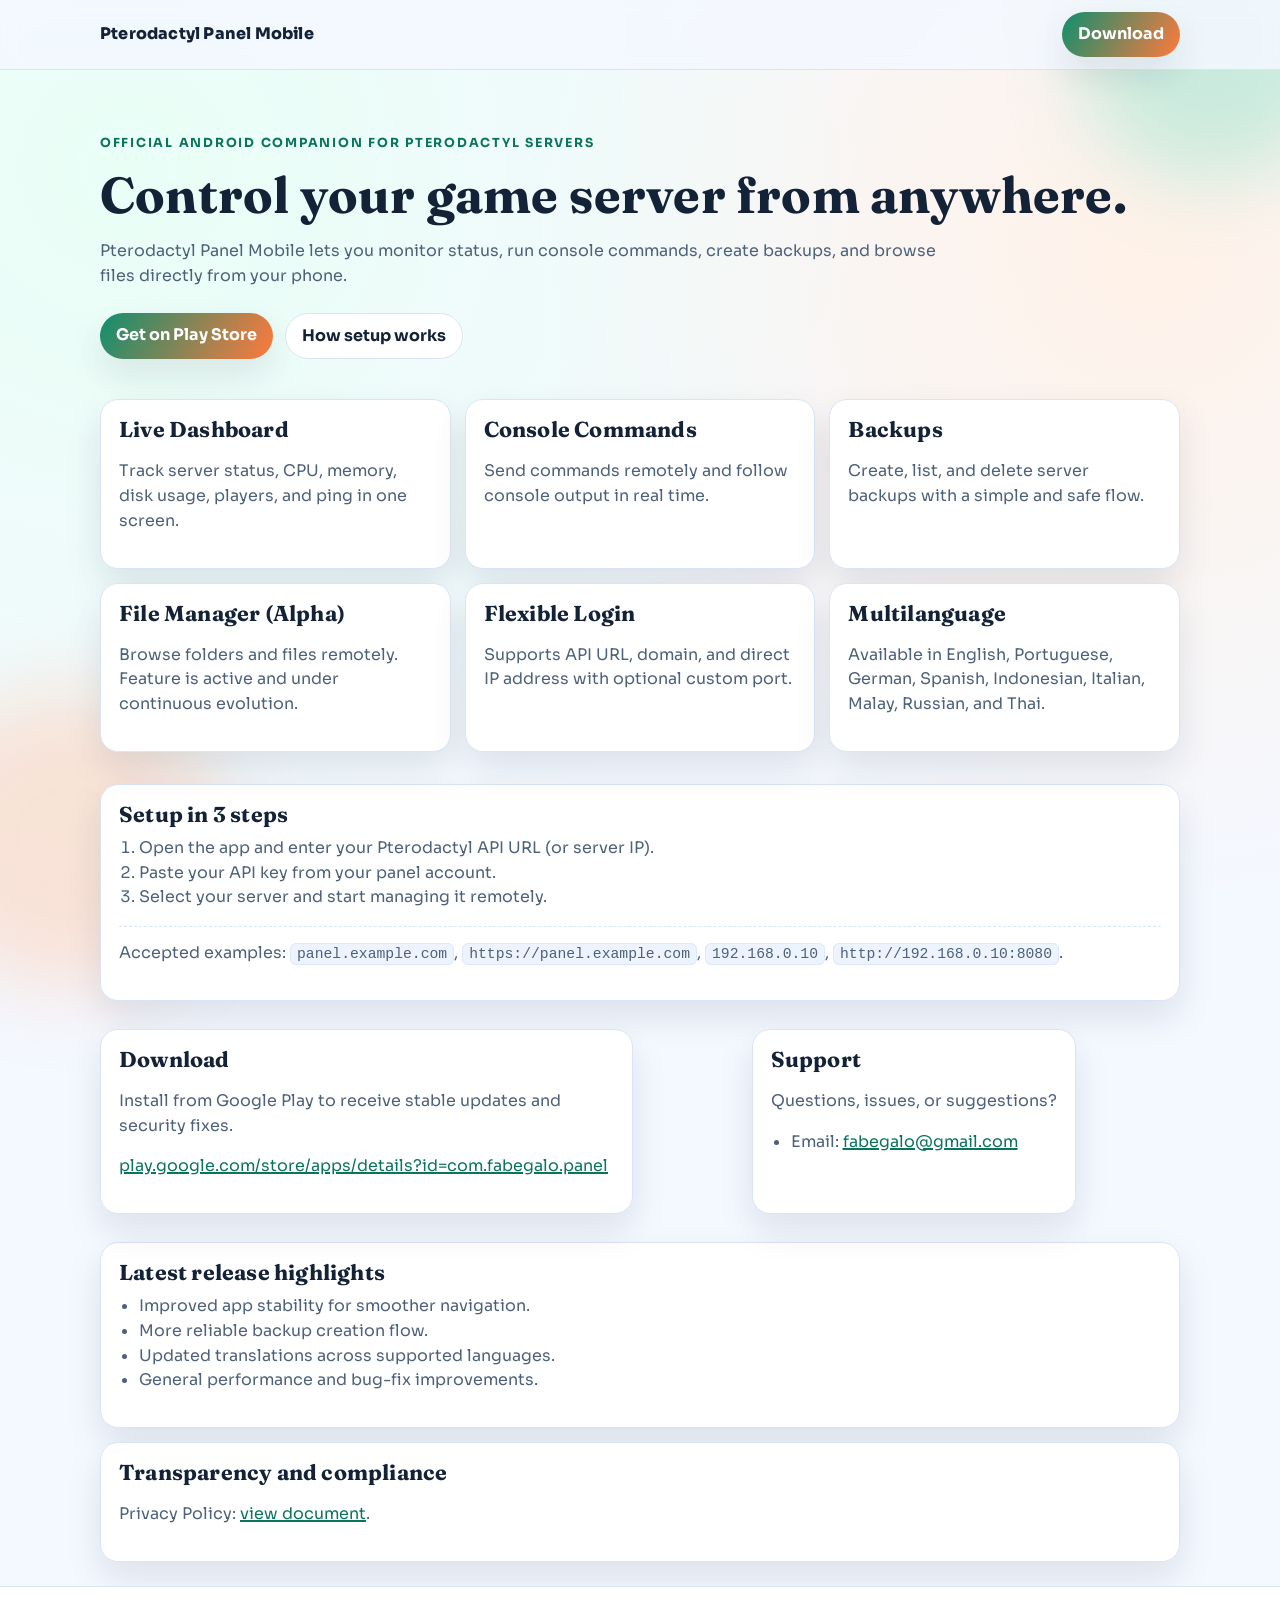
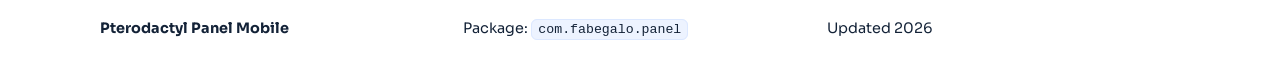
==== index.html @ f5a8abe2 "feat: initial public landing with privacy policy" ====
﻿<!doctype html>
<html lang="en-US">
  <head>
    <meta charset="UTF-8" />
    <meta name="viewport" content="width=device-width, initial-scale=1.0" />
    <meta
      name="description"
      content="Official landing page for Pterodactyl Panel Mobile: monitor servers, send commands, manage backups, and browse files from your phone."
    />
    <title>Pterodactyl Panel Mobile</title>
    <link rel="preconnect" href="https://fonts.googleapis.com" />
    <link rel="preconnect" href="https://fonts.gstatic.com" crossorigin />
    <link
      href="https://fonts.googleapis.com/css2?family=Sora:wght@400;600;700;800&family=Fraunces:opsz,wght@9..144,500;9..144,700&display=swap"
      rel="stylesheet"
    />
    <link rel="stylesheet" href="styles.css" />
  </head>
  <body>
    <div class="bg-shape bg-shape-a" aria-hidden="true"></div>
    <div class="bg-shape bg-shape-b" aria-hidden="true"></div>

    <header class="site-header">
      <div class="wrap">
        <a class="brand" href="#top">Pterodactyl Panel Mobile</a>
        <nav class="actions">
          <a class="btn btn-main" href="#download">Download</a>
        </nav>
      </div>
    </header>

    <main id="top">
      <section class="hero wrap">
        <p class="eyebrow">Official Android companion for Pterodactyl servers</p>
        <h1>Control your game server from anywhere.</h1>
        <p class="lead">
          Pterodactyl Panel Mobile lets you monitor status, run console commands, create backups,
          and browse files directly from your phone.
        </p>
        <div class="hero-cta">
          <a class="btn btn-main" href="#download">Get on Play Store</a>
          <a class="btn btn-soft" href="#setup">How setup works</a>
        </div>
      </section>

      <section class="wrap cards" id="features">
        <article class="card">
          <h2>Live Dashboard</h2>
          <p>Track server status, CPU, memory, disk usage, players, and ping in one screen.</p>
        </article>
        <article class="card">
          <h2>Console Commands</h2>
          <p>Send commands remotely and follow console output in real time.</p>
        </article>
        <article class="card">
          <h2>Backups</h2>
          <p>Create, list, and delete server backups with a simple and safe flow.</p>
        </article>
        <article class="card">
          <h2>File Manager (Alpha)</h2>
          <p>Browse folders and files remotely. Feature is active and under continuous evolution.</p>
        </article>
        <article class="card">
          <h2>Flexible Login</h2>
          <p>Supports API URL, domain, and direct IP address with optional custom port.</p>
        </article>
        <article class="card">
          <h2>Multilanguage</h2>
          <p>Available in English, Portuguese, German, Spanish, Indonesian, Italian, Malay, Russian, and Thai.</p>
        </article>
      </section>

      <section class="wrap panel" id="setup">
        <h2>Setup in 3 steps</h2>
        <ol>
          <li>Open the app and enter your Pterodactyl API URL (or server IP).</li>
          <li>Paste your API key from your panel account.</li>
          <li>Select your server and start managing it remotely.</li>
        </ol>
        <p class="hint">
          Accepted examples: <code>panel.example.com</code>, <code>https://panel.example.com</code>,
          <code>192.168.0.10</code>, <code>http://192.168.0.10:8080</code>.
        </p>
      </section>

      <section class="wrap split" id="download">
        <div class="panel">
          <h2>Download</h2>
          <p>Install from Google Play to receive stable updates and security fixes.</p>
          <p>
            <a class="link" href="https://play.google.com/store/apps/details?id=com.fabegalo.panel" target="_blank" rel="noreferrer">
              play.google.com/store/apps/details?id=com.fabegalo.panel
            </a>
          </p>
        </div>
        <div class="panel">
          <h2>Support</h2>
          <p>Questions, issues, or suggestions?</p>
          <ul>
            <li>Email: <a class="link" href="mailto:fabegalo@gmail.com">fabegalo@gmail.com</a></li>
          </ul>
        </div>
      </section>

      <section class="wrap panel" id="release">
        <h2>Latest release highlights</h2>
        <ul>
          <li>Improved app stability for smoother navigation.</li>
          <li>More reliable backup creation flow.</li>
          <li>Updated translations across supported languages.</li>
          <li>General performance and bug-fix improvements.</li>
        </ul>
      </section>

      <section class="wrap panel" id="legal">
        <h2>Transparency and compliance</h2>
        <p>
          Privacy Policy: <a class="link" href="./privacy-policy.html">view document</a>.
        </p>
      </section>
    </main>

    <footer class="site-footer">
      <div class="wrap footer-grid">
        <p><strong>Pterodactyl Panel Mobile</strong></p>
        <p>Package: <code>com.fabegalo.panel</code></p>
        <p id="year"></p>
      </div>
    </footer>

    <script>
      document.getElementById('year').textContent = 'Updated ' + new Date().getFullYear();
    </script>
  </body>
</html>
---- styles.css ----
﻿:root {
  --ink: #132237;
  --muted: #4e617a;
  --paper: #f4f8ff;
  --card: #ffffff;
  --accent: #0f8f6f;
  --accent-strong: #0a755b;
  --accent-alt: #ff7a3d;
  --line: #d9e4f4;
  --shadow: 0 16px 36px rgba(19, 34, 55, 0.1);
}

* {
  box-sizing: border-box;
}

html,
body {
  margin: 0;
  padding: 0;
}

body {
  font-family: "Sora", "Segoe UI", sans-serif;
  color: var(--ink);
  background: radial-gradient(circle at 10% 10%, #e9fff6 0%, transparent 40%),
    radial-gradient(circle at 90% 15%, #fff2e8 0%, transparent 35%),
    var(--paper);
  line-height: 1.55;
}

.bg-shape {
  position: fixed;
  z-index: -1;
  filter: blur(40px);
  opacity: 0.45;
}

.bg-shape-a {
  top: -80px;
  right: -60px;
  width: 260px;
  height: 260px;
  background: #8de0c9;
  border-radius: 50%;
}

.bg-shape-b {
  bottom: -90px;
  left: -80px;
  width: 300px;
  height: 300px;
  background: #ffc7a8;
  border-radius: 50%;
}

.wrap {
  width: min(1080px, 92vw);
  margin: 0 auto;
}

.site-header {
  position: sticky;
  top: 0;
  z-index: 10;
  backdrop-filter: blur(8px);
  background: rgba(244, 248, 255, 0.86);
  border-bottom: 1px solid var(--line);
}

.site-header .wrap {
  display: flex;
  justify-content: space-between;
  align-items: center;
  padding: 12px 0;
}

.brand {
  text-decoration: none;
  color: var(--ink);
  font-weight: 800;
  letter-spacing: 0.2px;
}

.actions {
  display: flex;
  gap: 10px;
}

.btn {
  text-decoration: none;
  font-weight: 700;
  border-radius: 999px;
  padding: 10px 16px;
  transition: transform 0.18s ease, box-shadow 0.18s ease;
}

.btn:hover {
  transform: translateY(-1px);
}

.btn-main {
  background: linear-gradient(120deg, var(--accent), var(--accent-alt));
  color: #fff;
  box-shadow: var(--shadow);
}

.btn-soft {
  color: var(--ink);
  border: 1px solid var(--line);
  background: #fff;
}

.hero {
  padding: 64px 0 22px;
}

.eyebrow {
  margin: 0;
  color: var(--accent-strong);
  text-transform: uppercase;
  font-size: 0.78rem;
  letter-spacing: 0.14em;
  font-weight: 700;
}

h1,
h2 {
  font-family: "Fraunces", Georgia, serif;
  line-height: 1.15;
  letter-spacing: 0.2px;
}

h1 {
  margin: 14px 0 14px;
  font-size: clamp(2rem, 4vw, 3.15rem);
}

.lead {
  max-width: 70ch;
  color: var(--muted);
  margin: 0;
}

.hero-cta {
  margin-top: 24px;
  display: flex;
  gap: 12px;
  flex-wrap: wrap;
}

.cards {
  display: grid;
  grid-template-columns: repeat(3, minmax(0, 1fr));
  gap: 14px;
  padding: 18px 0;
}

.card,
.panel {
  background: var(--card);
  border: 1px solid var(--line);
  border-radius: 18px;
  padding: 18px;
  box-shadow: var(--shadow);
}

.card h2,
.panel h2 {
  margin-top: 0;
  margin-bottom: 8px;
  font-size: 1.35rem;
}

.card p,
.panel p,
.panel li {
  color: var(--muted);
}

.panel {
  margin: 14px auto;
}

.panel ol,
.panel ul {
  margin-top: 0;
  padding-left: 20px;
}

.hint {
  margin-top: 14px;
  padding-top: 14px;
  border-top: 1px dashed var(--line);
}

code {
  background: #edf3ff;
  border: 1px solid #dce8ff;
  border-radius: 6px;
  padding: 2px 6px;
  font-family: Consolas, "Courier New", monospace;
  font-size: 0.92em;
}

.split {
  display: grid;
  grid-template-columns: repeat(2, minmax(0, 1fr));
  gap: 14px;
}

.link {
  color: var(--accent-strong);
  text-decoration-thickness: 2px;
}

.site-footer {
  margin-top: 24px;
  border-top: 1px solid var(--line);
  background: #fff;
}

.footer-grid {
  padding: 16px 0 26px;
  display: grid;
  grid-template-columns: repeat(3, minmax(0, 1fr));
  gap: 10px;
  font-size: 0.9rem;
}

@media (max-width: 900px) {
  .cards {
    grid-template-columns: repeat(2, minmax(0, 1fr));
  }

  .footer-grid {
    grid-template-columns: 1fr;
  }
}

@media (max-width: 640px) {
  .site-header .wrap {
    flex-direction: column;
    align-items: flex-start;
    gap: 10px;
  }

  .cards,
  .split {
    grid-template-columns: 1fr;
  }

  .hero {
    padding-top: 36px;
  }
}
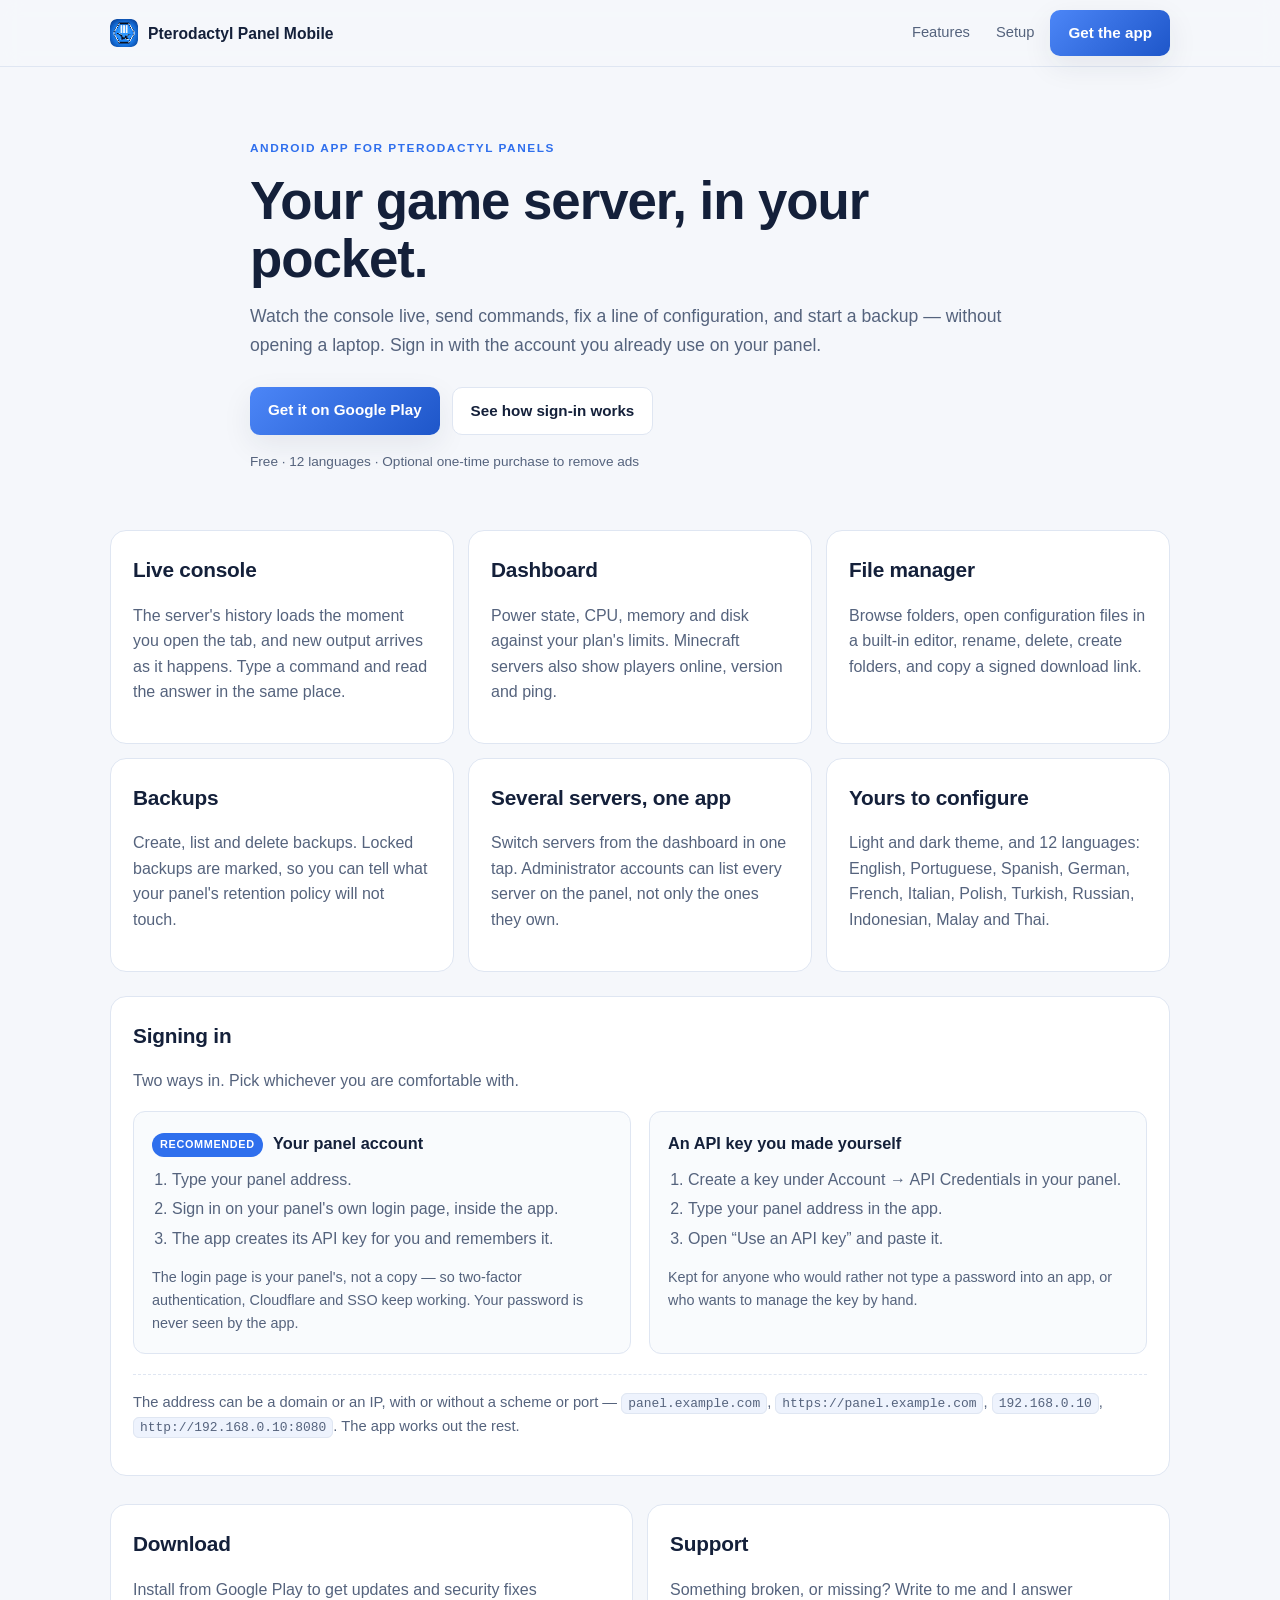
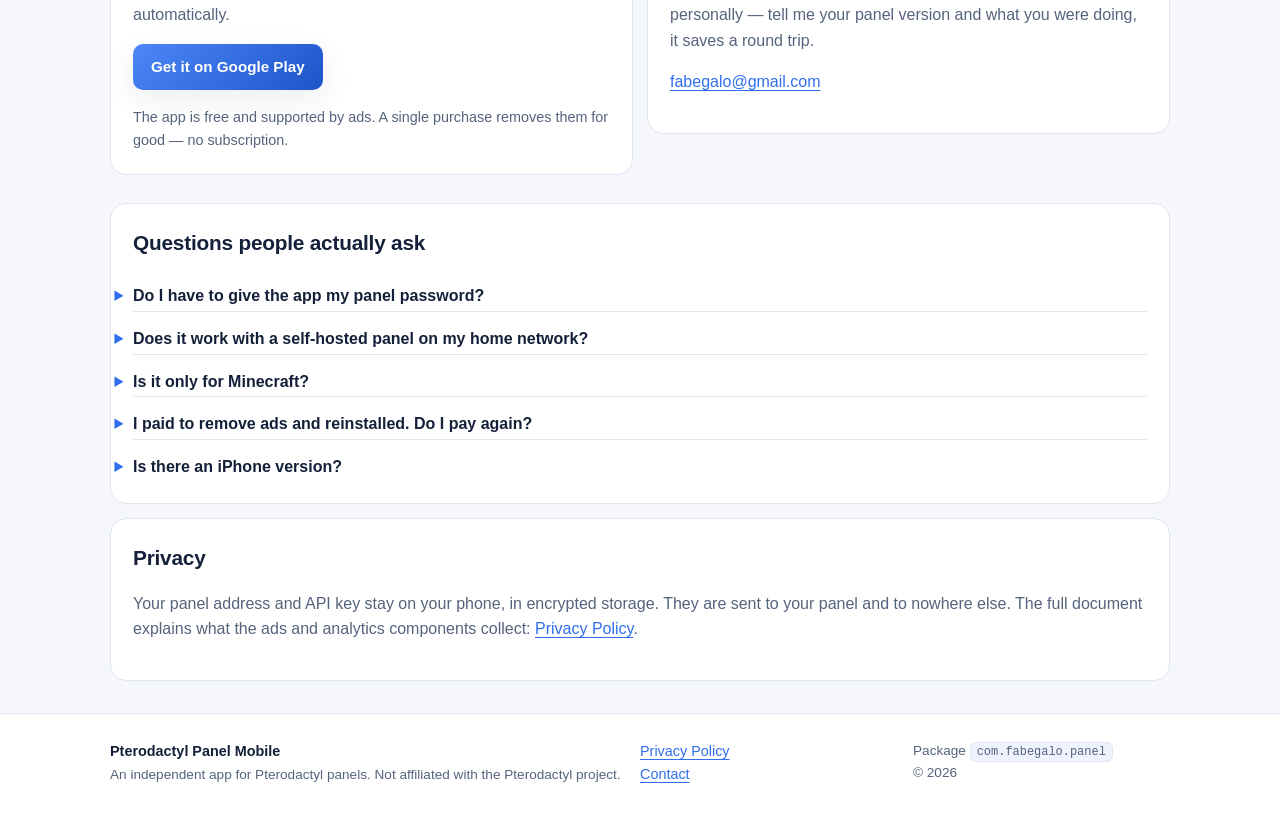
==== commit eb2e35cb: "feat: atualiza a landing e corrige o que estava desatualizado O conteudo tinha ficado para tras do a" ====
--- a/index.html
+++ b/index.html
@@ -1,135 +1,264 @@
-﻿<!doctype html>
+<!doctype html>
 <html lang="en-US">
   <head>
     <meta charset="UTF-8" />
     <meta name="viewport" content="width=device-width, initial-scale=1.0" />
+    <meta name="color-scheme" content="light dark" />
+    <title>Pterodactyl Panel Mobile — manage your game server from your phone</title>
     <meta
       name="description"
-      content="Official landing page for Pterodactyl Panel Mobile: monitor servers, send commands, manage backups, and browse files from your phone."
+      content="Android app for Pterodactyl panels. Watch the console live, send commands, edit configuration files, and create backups from your phone. Sign in with your panel account — no API key needed."
     />
-    <title>Pterodactyl Panel Mobile</title>
-    <link rel="preconnect" href="https://fonts.googleapis.com" />
-    <link rel="preconnect" href="https://fonts.gstatic.com" crossorigin />
-    <link
-      href="https://fonts.googleapis.com/css2?family=Sora:wght@400;600;700;800&family=Fraunces:opsz,wght@9..144,500;9..144,700&display=swap"
-      rel="stylesheet"
+    <link rel="canonical" href="https://fabegalo.github.io/pterodactyl-panel-site/" />
+
+    <!-- Link previews. Most people meet this page as a URL pasted into a
+         Discord server, and without these it arrives as a bare blue link. -->
+    <meta property="og:type" content="website" />
+    <meta property="og:title" content="Pterodactyl Panel Mobile" />
+    <meta
+      property="og:description"
+      content="Watch the console live, send commands, edit files, and create backups for your game server — from your phone."
     />
+    <meta property="og:image" content="https://fabegalo.github.io/pterodactyl-panel-site/og-image.png" />
+    <meta property="og:image:width" content="1200" />
+    <meta property="og:image:height" content="630" />
+    <meta property="og:url" content="https://fabegalo.github.io/pterodactyl-panel-site/" />
+    <meta name="twitter:card" content="summary_large_image" />
+
+    <link rel="icon" href="./icon-32.png" sizes="32x32" />
+    <link rel="apple-touch-icon" href="./icon-180.png" />
     <link rel="stylesheet" href="styles.css" />
+
+    <!-- Tells Google this page is about an app, so the result can carry the
+         icon and the store link rather than a plain title. -->
+    <script type="application/ld+json">
+      {
+        "@context": "https://schema.org",
+        "@type": "SoftwareApplication",
+        "name": "Pterodactyl Panel Mobile",
+        "operatingSystem": "Android",
+        "applicationCategory": "UtilitiesApplication",
+        "url": "https://play.google.com/store/apps/details?id=com.fabegalo.panel",
+        "offers": { "@type": "Offer", "price": "0", "priceCurrency": "USD" }
+      }
+    </script>
   </head>
   <body>
-    <div class="bg-shape bg-shape-a" aria-hidden="true"></div>
-    <div class="bg-shape bg-shape-b" aria-hidden="true"></div>
+    <a class="skip" href="#main">Skip to content</a>
 
     <header class="site-header">
       <div class="wrap">
-        <a class="brand" href="#top">Pterodactyl Panel Mobile</a>
-        <nav class="actions">
-          <a class="btn btn-main" href="#download">Download</a>
+        <a class="brand" href="#top">
+          <img src="./icon-32.png" alt="" width="28" height="28" />
+          <span>Pterodactyl Panel Mobile</span>
+        </a>
+        <nav class="actions" aria-label="Main">
+          <a class="nav-link" href="#features">Features</a>
+          <a class="nav-link" href="#setup">Setup</a>
+          <a class="btn btn-main" href="#download">Get the app</a>
         </nav>
       </div>
     </header>
 
-    <main id="top">
-      <section class="hero wrap">
-        <p class="eyebrow">Official Android companion for Pterodactyl servers</p>
-        <h1>Control your game server from anywhere.</h1>
+    <main id="main">
+      <section class="hero wrap" id="top">
+        <p class="eyebrow">Android app for Pterodactyl panels</p>
+        <h1>Your game server, in your pocket.</h1>
         <p class="lead">
-          Pterodactyl Panel Mobile lets you monitor status, run console commands, create backups,
-          and browse files directly from your phone.
+          Watch the console live, send commands, fix a line of configuration, and start a
+          backup — without opening a laptop. Sign in with the account you already use on
+          your panel.
         </p>
         <div class="hero-cta">
-          <a class="btn btn-main" href="#download">Get on Play Store</a>
-          <a class="btn btn-soft" href="#setup">How setup works</a>
-        </div>
-      </section>
-
-      <section class="wrap cards" id="features">
-        <article class="card">
-          <h2>Live Dashboard</h2>
-          <p>Track server status, CPU, memory, disk usage, players, and ping in one screen.</p>
-        </article>
-        <article class="card">
-          <h2>Console Commands</h2>
-          <p>Send commands remotely and follow console output in real time.</p>
+          <a class="btn btn-main" href="https://play.google.com/store/apps/details?id=com.fabegalo.panel" target="_blank" rel="noreferrer">
+            Get it on Google Play
+          </a>
+          <a class="btn btn-soft" href="#setup">See how sign-in works</a>
+        </div>
+        <p class="micro">Free · 12 languages · Optional one-time purchase to remove ads</p>
+      </section>
+
+      <section class="wrap cards" id="features" aria-label="Features">
+        <article class="card">
+          <h2>Live console</h2>
+          <p>
+            The server's history loads the moment you open the tab, and new output arrives as
+            it happens. Type a command and read the answer in the same place.
+          </p>
+        </article>
+        <article class="card">
+          <h2>Dashboard</h2>
+          <p>
+            Power state, CPU, memory and disk against your plan's limits. Minecraft servers
+            also show players online, version and ping.
+          </p>
+        </article>
+        <article class="card">
+          <h2>File manager</h2>
+          <p>
+            Browse folders, open configuration files in a built-in editor, rename, delete,
+            create folders, and copy a signed download link.
+          </p>
         </article>
         <article class="card">
           <h2>Backups</h2>
-          <p>Create, list, and delete server backups with a simple and safe flow.</p>
-        </article>
-        <article class="card">
-          <h2>File Manager (Alpha)</h2>
-          <p>Browse folders and files remotely. Feature is active and under continuous evolution.</p>
-        </article>
-        <article class="card">
-          <h2>Flexible Login</h2>
-          <p>Supports API URL, domain, and direct IP address with optional custom port.</p>
-        </article>
-        <article class="card">
-          <h2>Multilanguage</h2>
-          <p>Available in English, Portuguese, German, Spanish, Indonesian, Italian, Malay, Russian, and Thai.</p>
+          <p>
+            Create, list and delete backups. Locked backups are marked, so you can tell what
+            your panel's retention policy will not touch.
+          </p>
+        </article>
+        <article class="card">
+          <h2>Several servers, one app</h2>
+          <p>
+            Switch servers from the dashboard in one tap. Administrator accounts can list
+            every server on the panel, not only the ones they own.
+          </p>
+        </article>
+        <article class="card">
+          <h2>Yours to configure</h2>
+          <p>
+            Light and dark theme, and 12 languages: English, Portuguese, Spanish, German,
+            French, Italian, Polish, Turkish, Russian, Indonesian, Malay and Thai.
+          </p>
         </article>
       </section>
 
       <section class="wrap panel" id="setup">
-        <h2>Setup in 3 steps</h2>
-        <ol>
-          <li>Open the app and enter your Pterodactyl API URL (or server IP).</li>
-          <li>Paste your API key from your panel account.</li>
-          <li>Select your server and start managing it remotely.</li>
-        </ol>
+        <h2>Signing in</h2>
+        <p>Two ways in. Pick whichever you are comfortable with.</p>
+
+        <div class="ways">
+          <div class="way">
+            <h3><span class="badge">Recommended</span> Your panel account</h3>
+            <ol>
+              <li>Type your panel address.</li>
+              <li>Sign in on your panel's own login page, inside the app.</li>
+              <li>The app creates its API key for you and remembers it.</li>
+            </ol>
+            <p class="note">
+              The login page is your panel's, not a copy — so two-factor authentication,
+              Cloudflare and SSO keep working. Your password is never seen by the app.
+            </p>
+          </div>
+
+          <div class="way">
+            <h3>An API key you made yourself</h3>
+            <ol>
+              <li>Create a key under Account → API Credentials in your panel.</li>
+              <li>Type your panel address in the app.</li>
+              <li>Open “Use an API key” and paste it.</li>
+            </ol>
+            <p class="note">
+              Kept for anyone who would rather not type a password into an app, or who wants
+              to manage the key by hand.
+            </p>
+          </div>
+        </div>
+
         <p class="hint">
-          Accepted examples: <code>panel.example.com</code>, <code>https://panel.example.com</code>,
-          <code>192.168.0.10</code>, <code>http://192.168.0.10:8080</code>.
+          The address can be a domain or an IP, with or without a scheme or port —
+          <code>panel.example.com</code>, <code>https://panel.example.com</code>,
+          <code>192.168.0.10</code>, <code>http://192.168.0.10:8080</code>. The app works
+          out the rest.
         </p>
       </section>
 
       <section class="wrap split" id="download">
         <div class="panel">
           <h2>Download</h2>
-          <p>Install from Google Play to receive stable updates and security fixes.</p>
-          <p>
-            <a class="link" href="https://play.google.com/store/apps/details?id=com.fabegalo.panel" target="_blank" rel="noreferrer">
-              play.google.com/store/apps/details?id=com.fabegalo.panel
+          <p>Install from Google Play to get updates and security fixes automatically.</p>
+          <p>
+            <a class="btn btn-main" href="https://play.google.com/store/apps/details?id=com.fabegalo.panel" target="_blank" rel="noreferrer">
+              Get it on Google Play
             </a>
+          </p>
+          <p class="note">
+            The app is free and supported by ads. A single purchase removes them for good —
+            no subscription.
           </p>
         </div>
         <div class="panel">
           <h2>Support</h2>
-          <p>Questions, issues, or suggestions?</p>
-          <ul>
-            <li>Email: <a class="link" href="mailto:fabegalo@gmail.com">fabegalo@gmail.com</a></li>
-          </ul>
-        </div>
-      </section>
-
-      <section class="wrap panel" id="release">
-        <h2>Latest release highlights</h2>
-        <ul>
-          <li>Improved app stability for smoother navigation.</li>
-          <li>More reliable backup creation flow.</li>
-          <li>Updated translations across supported languages.</li>
-          <li>General performance and bug-fix improvements.</li>
-        </ul>
+          <p>
+            Something broken, or missing? Write to me and I answer personally — tell me your
+            panel version and what you were doing, it saves a round trip.
+          </p>
+          <p>
+            <a class="link" href="mailto:fabegalo@gmail.com">fabegalo@gmail.com</a>
+          </p>
+        </div>
+      </section>
+
+      <section class="wrap panel" id="faq">
+        <h2>Questions people actually ask</h2>
+
+        <details>
+          <summary>Do I have to give the app my panel password?</summary>
+          <p>
+            No. The app opens your panel's real login page and never reads what you type into
+            it. What it keeps afterwards is an API key, stored in the phone's encrypted
+            keystore.
+          </p>
+        </details>
+
+        <details>
+          <summary>Does it work with a self-hosted panel on my home network?</summary>
+          <p>
+            Yes, as long as your phone can reach it. Plain <code>http://</code> addresses and
+            custom ports are supported.
+          </p>
+        </details>
+
+        <details>
+          <summary>Is it only for Minecraft?</summary>
+          <p>
+            No. Anything Pterodactyl hosts works: console, files, backups and power controls
+            are the same everywhere. The extra card with players and ping only appears for
+            Minecraft servers, because that is where the query protocol exists.
+          </p>
+        </details>
+
+        <details>
+          <summary>I paid to remove ads and reinstalled. Do I pay again?</summary>
+          <p>
+            No. The purchase is tied to your Google account. Reinstall, open the app, and it
+            restores itself; there is also a restore button on the Remove Ads screen.
+          </p>
+        </details>
+
+        <details>
+          <summary>Is there an iPhone version?</summary>
+          <p>Not yet. The app is Android only for now.</p>
+        </details>
       </section>
 
       <section class="wrap panel" id="legal">
-        <h2>Transparency and compliance</h2>
+        <h2>Privacy</h2>
         <p>
-          Privacy Policy: <a class="link" href="./privacy-policy.html">view document</a>.
+          Your panel address and API key stay on your phone, in encrypted storage. They are
+          sent to your panel and to nowhere else. The full document explains what the ads and
+          analytics components collect:
+          <a class="link" href="./privacy-policy.html">Privacy Policy</a>.
         </p>
       </section>
     </main>
 
     <footer class="site-footer">
       <div class="wrap footer-grid">
-        <p><strong>Pterodactyl Panel Mobile</strong></p>
-        <p>Package: <code>com.fabegalo.panel</code></p>
-        <p id="year"></p>
+        <p><strong>Pterodactyl Panel Mobile</strong><br /><span class="micro">An independent app for Pterodactyl panels. Not affiliated with the Pterodactyl project.</span></p>
+        <p>
+          <a class="link" href="./privacy-policy.html">Privacy Policy</a><br />
+          <a class="link" href="mailto:fabegalo@gmail.com">Contact</a>
+        </p>
+        <p class="micro">
+          Package <code>com.fabegalo.panel</code><br />
+          <span id="year"></span>
+        </p>
       </div>
     </footer>
 
     <script>
-      document.getElementById('year').textContent = 'Updated ' + new Date().getFullYear();
+      document.getElementById('year').textContent = '© ' + new Date().getFullYear();
     </script>
   </body>
 </html>
--- a/styles.css
+++ b/styles.css
@@ -1,70 +1,96 @@
-﻿:root {
-  --ink: #132237;
-  --muted: #4e617a;
-  --paper: #f4f8ff;
-  --card: #ffffff;
-  --accent: #0f8f6f;
-  --accent-strong: #0a755b;
-  --accent-alt: #ff7a3d;
-  --line: #d9e4f4;
-  --shadow: 0 16px 36px rgba(19, 34, 55, 0.1);
+/* Palette taken from the app's own theme, so the page and the icon it links to
+   look like the same product. Dark mode is not decoration here: the app ships
+   both themes, and a blinding white page from a dark phone at 2am is exactly
+   when someone is checking on a crashed server. */
+:root {
+  color-scheme: light dark;
+
+  --brand: #2f6fed;
+  --brand-deep: #1e56c9;
+  --brand-bright: #4c86f7;
+
+  --ink: #14203a;
+  --muted: #55637d;
+  --paper: #f5f7fb;
+  --surface: #ffffff;
+  --line: #dfe6f2;
+  --code-bg: #eef3fd;
+  --shadow: 0 10px 30px rgba(20, 32, 58, 0.08);
+}
+
+@media (prefers-color-scheme: dark) {
+  :root {
+    --ink: #e8edf7;
+    --muted: #9aa8c0;
+    --paper: #0e1218;
+    --surface: #161b24;
+    --line: #262e3b;
+    --code-bg: #1b2230;
+    --shadow: 0 10px 30px rgba(0, 0, 0, 0.35);
+    --brand: #6ea1ff;
+    --brand-deep: #4c86f7;
+  }
 }
 
 * {
   box-sizing: border-box;
 }
 
-html,
+html {
+  scroll-behavior: smooth;
+}
+
+@media (prefers-reduced-motion: reduce) {
+  html {
+    scroll-behavior: auto;
+  }
+
+  * {
+    transition: none !important;
+  }
+}
+
 body {
   margin: 0;
-  padding: 0;
-}
-
-body {
-  font-family: "Sora", "Segoe UI", sans-serif;
+  /* System stack: no font CDN, so the page has no third-party connection to
+     disclose and nothing blocking the first paint. */
+  font-family: -apple-system, BlinkMacSystemFont, "Segoe UI", Roboto,
+    "Helvetica Neue", Arial, sans-serif;
   color: var(--ink);
-  background: radial-gradient(circle at 10% 10%, #e9fff6 0%, transparent 40%),
-    radial-gradient(circle at 90% 15%, #fff2e8 0%, transparent 35%),
-    var(--paper);
-  line-height: 1.55;
-}
-
-.bg-shape {
-  position: fixed;
-  z-index: -1;
-  filter: blur(40px);
-  opacity: 0.45;
-}
-
-.bg-shape-a {
-  top: -80px;
-  right: -60px;
-  width: 260px;
-  height: 260px;
-  background: #8de0c9;
-  border-radius: 50%;
-}
-
-.bg-shape-b {
-  bottom: -90px;
-  left: -80px;
-  width: 300px;
-  height: 300px;
-  background: #ffc7a8;
-  border-radius: 50%;
+  background: var(--paper);
+  line-height: 1.6;
+  -webkit-font-smoothing: antialiased;
 }
 
 .wrap {
-  width: min(1080px, 92vw);
+  width: min(1060px, 92vw);
   margin: 0 auto;
 }
+
+/* Keyboard users land here first; it stays out of the way until focused. */
+.skip {
+  position: absolute;
+  left: -9999px;
+  background: var(--brand);
+  color: #fff;
+  padding: 10px 16px;
+  border-radius: 0 0 10px 0;
+  z-index: 20;
+}
+
+.skip:focus {
+  left: 0;
+  top: 0;
+}
+
+/* --- header --------------------------------------------------------------- */
 
 .site-header {
   position: sticky;
   top: 0;
   z-index: 10;
-  backdrop-filter: blur(8px);
-  background: rgba(244, 248, 255, 0.86);
+  backdrop-filter: blur(10px);
+  background: color-mix(in srgb, var(--paper) 88%, transparent);
   border-bottom: 1px solid var(--line);
 }
 
@@ -72,27 +98,54 @@
   display: flex;
   justify-content: space-between;
   align-items: center;
-  padding: 12px 0;
+  gap: 12px;
+  padding: 10px 0;
 }
 
 .brand {
+  display: flex;
+  align-items: center;
+  gap: 10px;
   text-decoration: none;
   color: var(--ink);
-  font-weight: 800;
-  letter-spacing: 0.2px;
+  font-weight: 700;
+  font-size: 0.98rem;
+}
+
+.brand img {
+  border-radius: 7px;
+  flex-shrink: 0;
 }
 
 .actions {
   display: flex;
-  gap: 10px;
-}
+  align-items: center;
+  gap: 6px;
+}
+
+.nav-link {
+  color: var(--muted);
+  text-decoration: none;
+  font-size: 0.92rem;
+  padding: 8px 10px;
+  border-radius: 8px;
+}
+
+.nav-link:hover {
+  color: var(--ink);
+  background: var(--code-bg);
+}
+
+/* --- buttons -------------------------------------------------------------- */
 
 .btn {
+  display: inline-block;
   text-decoration: none;
-  font-weight: 700;
-  border-radius: 999px;
-  padding: 10px 16px;
-  transition: transform 0.18s ease, box-shadow 0.18s ease;
+  font-weight: 600;
+  font-size: 0.95rem;
+  border-radius: 10px;
+  padding: 11px 18px;
+  transition: transform 0.15s ease, box-shadow 0.15s ease;
 }
 
 .btn:hover {
@@ -100,7 +153,7 @@
 }
 
 .btn-main {
-  background: linear-gradient(120deg, var(--accent), var(--accent-alt));
+  background: linear-gradient(135deg, var(--brand-bright), var(--brand-deep));
   color: #fff;
   box-shadow: var(--shadow);
 }
@@ -108,125 +161,214 @@
 .btn-soft {
   color: var(--ink);
   border: 1px solid var(--line);
-  background: #fff;
-}
+  background: var(--surface);
+}
+
+/* --- hero ----------------------------------------------------------------- */
 
 .hero {
-  padding: 64px 0 22px;
+  padding: 72px 0 34px;
+  max-width: 780px;
 }
 
 .eyebrow {
   margin: 0;
-  color: var(--accent-strong);
+  color: var(--brand);
   text-transform: uppercase;
-  font-size: 0.78rem;
-  letter-spacing: 0.14em;
+  font-size: 0.74rem;
+  letter-spacing: 0.13em;
   font-weight: 700;
 }
 
-h1,
+h1 {
+  margin: 14px 0;
+  font-size: clamp(2.1rem, 5vw, 3.3rem);
+  line-height: 1.1;
+  letter-spacing: -0.02em;
+}
+
 h2 {
-  font-family: "Fraunces", Georgia, serif;
-  line-height: 1.15;
-  letter-spacing: 0.2px;
-}
-
-h1 {
-  margin: 14px 0 14px;
-  font-size: clamp(2rem, 4vw, 3.15rem);
+  font-size: 1.3rem;
+  letter-spacing: -0.01em;
+  margin-top: 0;
+  margin-bottom: 10px;
+}
+
+h3 {
+  font-size: 1.02rem;
+  margin: 0 0 10px;
 }
 
 .lead {
-  max-width: 70ch;
   color: var(--muted);
+  font-size: 1.1rem;
   margin: 0;
 }
 
 .hero-cta {
-  margin-top: 24px;
+  margin-top: 28px;
   display: flex;
   gap: 12px;
   flex-wrap: wrap;
 }
+
+.micro {
+  color: var(--muted);
+  font-size: 0.85rem;
+}
+
+.hero .micro {
+  margin-top: 16px;
+}
+
+/* --- blocks --------------------------------------------------------------- */
 
 .cards {
   display: grid;
   grid-template-columns: repeat(3, minmax(0, 1fr));
   gap: 14px;
-  padding: 18px 0;
+  padding: 10px 0;
 }
 
 .card,
 .panel {
-  background: var(--card);
+  background: var(--surface);
   border: 1px solid var(--line);
-  border-radius: 18px;
-  padding: 18px;
-  box-shadow: var(--shadow);
-}
-
-.card h2,
-.panel h2 {
-  margin-top: 0;
-  margin-bottom: 8px;
-  font-size: 1.35rem;
+  border-radius: 16px;
+  padding: 22px;
 }
 
 .card p,
 .panel p,
-.panel li {
+.panel li,
+.panel summary + p {
   color: var(--muted);
 }
 
 .panel {
   margin: 14px auto;
-}
-
-.panel ol,
-.panel ul {
-  margin-top: 0;
-  padding-left: 20px;
-}
-
-.hint {
-  margin-top: 14px;
-  padding-top: 14px;
-  border-top: 1px dashed var(--line);
-}
-
-code {
-  background: #edf3ff;
-  border: 1px solid #dce8ff;
-  border-radius: 6px;
-  padding: 2px 6px;
-  font-family: Consolas, "Courier New", monospace;
-  font-size: 0.92em;
 }
 
 .split {
   display: grid;
   grid-template-columns: repeat(2, minmax(0, 1fr));
   gap: 14px;
+  align-items: start;
+}
+
+/* Two sign-in routes side by side, because presenting them in sequence made
+   the manual one look like a fallback for when the first fails. */
+.ways {
+  display: grid;
+  grid-template-columns: repeat(2, minmax(0, 1fr));
+  gap: 18px;
+  margin-top: 18px;
+}
+
+.way {
+  border: 1px solid var(--line);
+  border-radius: 12px;
+  padding: 18px;
+  background: color-mix(in srgb, var(--paper) 55%, transparent);
+}
+
+.way ol {
+  margin: 0;
+  padding-left: 20px;
+  color: var(--muted);
+}
+
+.way li {
+  margin-bottom: 4px;
+}
+
+.badge {
+  display: inline-block;
+  background: var(--brand);
+  color: #fff;
+  font-size: 0.68rem;
+  font-weight: 700;
+  text-transform: uppercase;
+  letter-spacing: 0.06em;
+  padding: 3px 8px;
+  border-radius: 999px;
+  vertical-align: middle;
+  margin-right: 6px;
+}
+
+.note {
+  font-size: 0.9rem;
+  margin-bottom: 0;
+}
+
+.hint {
+  margin-top: 20px;
+  padding-top: 16px;
+  border-top: 1px dashed var(--line);
+  font-size: 0.92rem;
+}
+
+details {
+  border-top: 1px solid var(--line);
+  padding: 14px 0 2px;
+}
+
+details:first-of-type {
+  border-top: none;
+}
+
+summary {
+  cursor: pointer;
+  font-weight: 600;
+  list-style-position: outside;
+}
+
+summary::marker {
+  color: var(--brand);
+}
+
+details p {
+  margin: 10px 0 4px;
+}
+
+code {
+  background: var(--code-bg);
+  border: 1px solid var(--line);
+  border-radius: 6px;
+  padding: 2px 6px;
+  font-family: ui-monospace, Consolas, "Courier New", monospace;
+  font-size: 0.88em;
+  /* A long address must wrap rather than push the page sideways on a phone. */
+  overflow-wrap: anywhere;
 }
 
 .link {
-  color: var(--accent-strong);
-  text-decoration-thickness: 2px;
-}
+  color: var(--brand);
+  text-underline-offset: 3px;
+}
+
+/* --- footer --------------------------------------------------------------- */
 
 .site-footer {
-  margin-top: 24px;
+  margin-top: 32px;
   border-top: 1px solid var(--line);
-  background: #fff;
+  background: var(--surface);
 }
 
 .footer-grid {
-  padding: 16px 0 26px;
+  padding: 26px 0 34px;
   display: grid;
-  grid-template-columns: repeat(3, minmax(0, 1fr));
-  gap: 10px;
+  grid-template-columns: 2fr 1fr 1fr;
+  gap: 16px;
   font-size: 0.9rem;
-}
+  align-items: start;
+}
+
+.footer-grid p {
+  margin: 0;
+}
+
+/* --- responsive ----------------------------------------------------------- */
 
 @media (max-width: 900px) {
   .cards {
@@ -238,19 +380,33 @@
   }
 }
 
-@media (max-width: 640px) {
-  .site-header .wrap {
-    flex-direction: column;
-    align-items: flex-start;
-    gap: 10px;
-  }
-
+@media (max-width: 680px) {
   .cards,
-  .split {
+  .split,
+  .ways {
     grid-template-columns: 1fr;
   }
 
   .hero {
-    padding-top: 36px;
-  }
-}
+    padding-top: 44px;
+  }
+
+  /* The header stays one row. Stacking it turned the sticky bar into a block
+     that ate a third of a small screen on every scroll. */
+  .nav-link {
+    display: none;
+  }
+
+  .brand span {
+    font-size: 0.9rem;
+  }
+
+  .btn {
+    padding: 10px 14px;
+  }
+
+  .hero-cta .btn {
+    width: 100%;
+    text-align: center;
+  }
+}
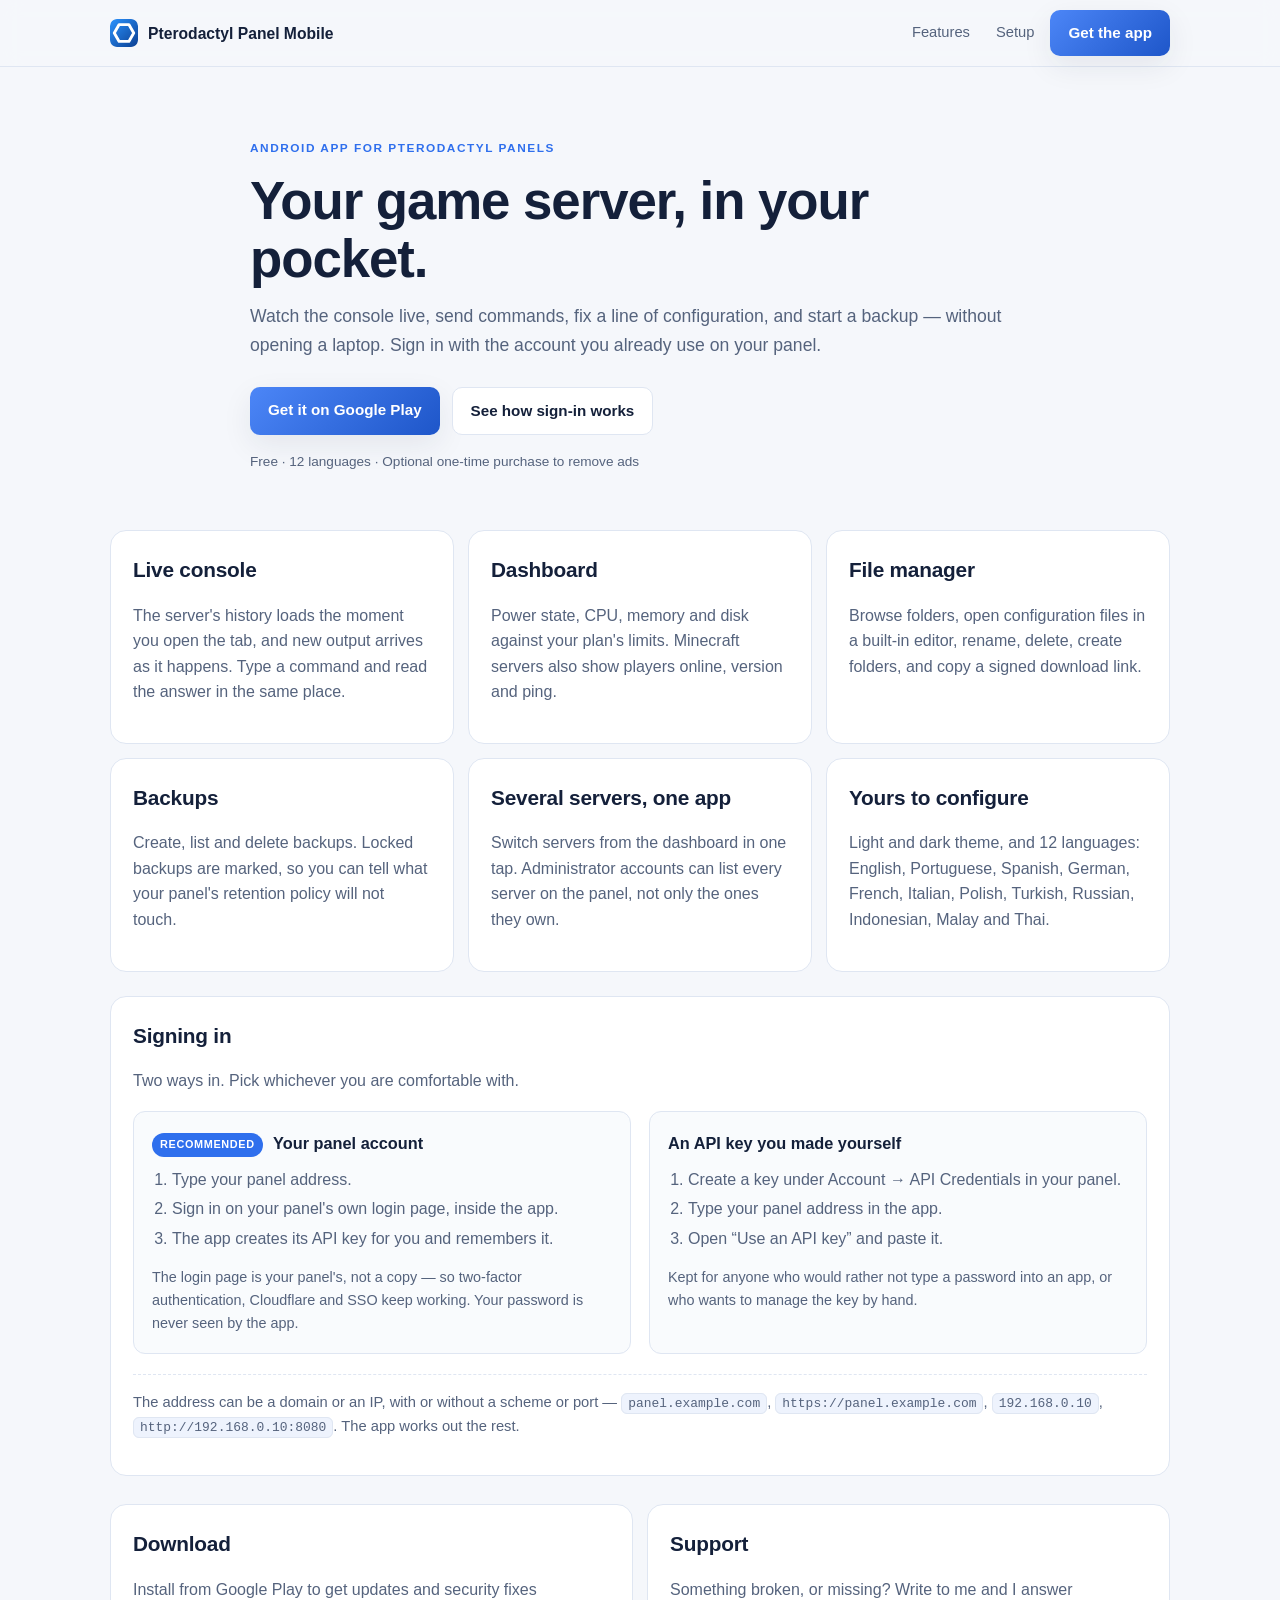
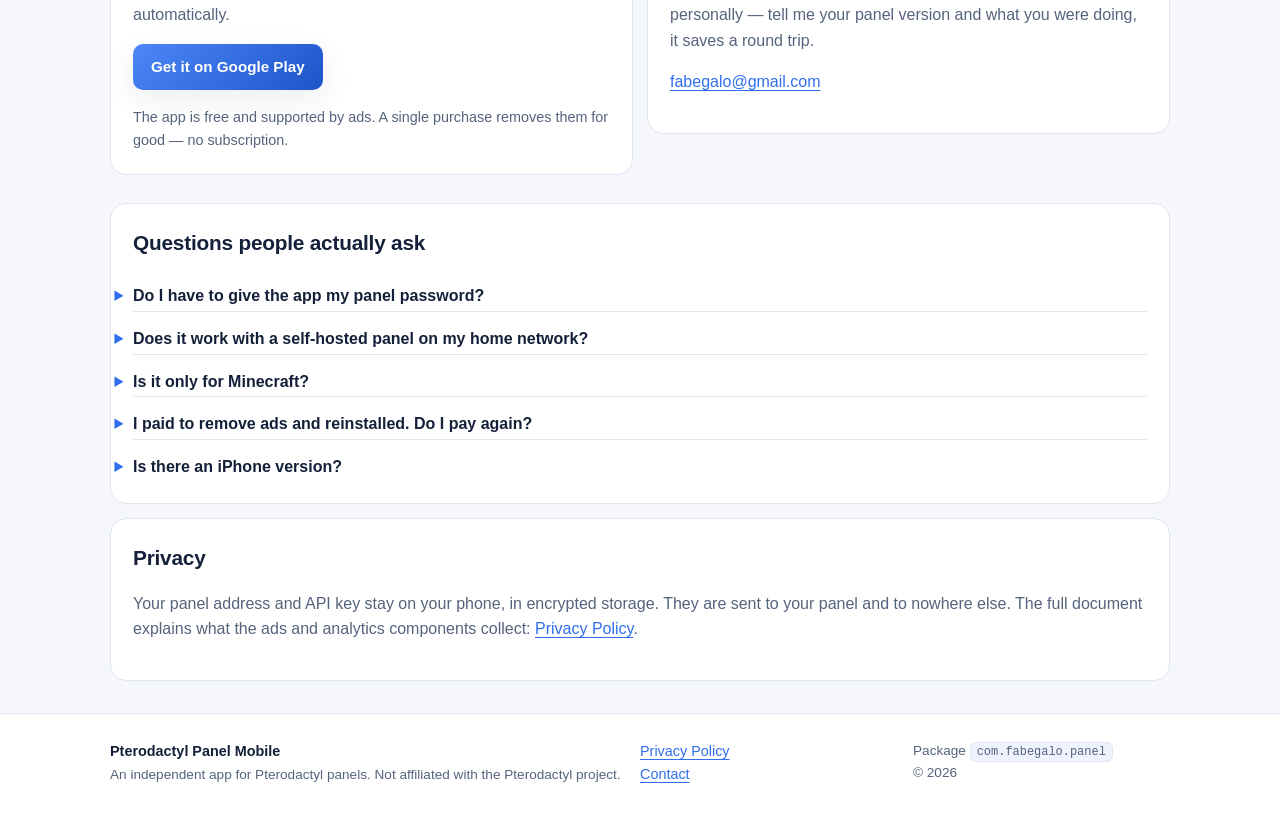
==== commit 3d24926d: "fix: favicon proprio, porque o icone do app nao sobrevive a 16px O favicon anterior era o icone do a" ====
--- a/index.html
+++ b/index.html
@@ -25,7 +25,13 @@
     <meta property="og:url" content="https://fabegalo.github.io/pterodactyl-panel-site/" />
     <meta name="twitter:card" content="summary_large_image" />
 
-    <link rel="icon" href="./icon-32.png" sizes="32x32" />
+    <!-- The tab mark is the hexagon alone. The full app icon has the sliders
+         and the bird in it too, which is right at launcher size and unreadable
+         once a browser draws it at 16px. The home-screen icon keeps the full
+         artwork, because 180px has room for it. -->
+    <link rel="icon" href="./favicon.svg" type="image/svg+xml" />
+    <link rel="icon" href="./favicon-32.png" sizes="32x32" />
+    <link rel="icon" href="./favicon-16.png" sizes="16x16" />
     <link rel="apple-touch-icon" href="./icon-180.png" />
     <link rel="stylesheet" href="styles.css" />
 
@@ -49,7 +55,7 @@
     <header class="site-header">
       <div class="wrap">
         <a class="brand" href="#top">
-          <img src="./icon-32.png" alt="" width="28" height="28" />
+          <img src="./favicon.svg" alt="" width="28" height="28" />
           <span>Pterodactyl Panel Mobile</span>
         </a>
         <nav class="actions" aria-label="Main">
